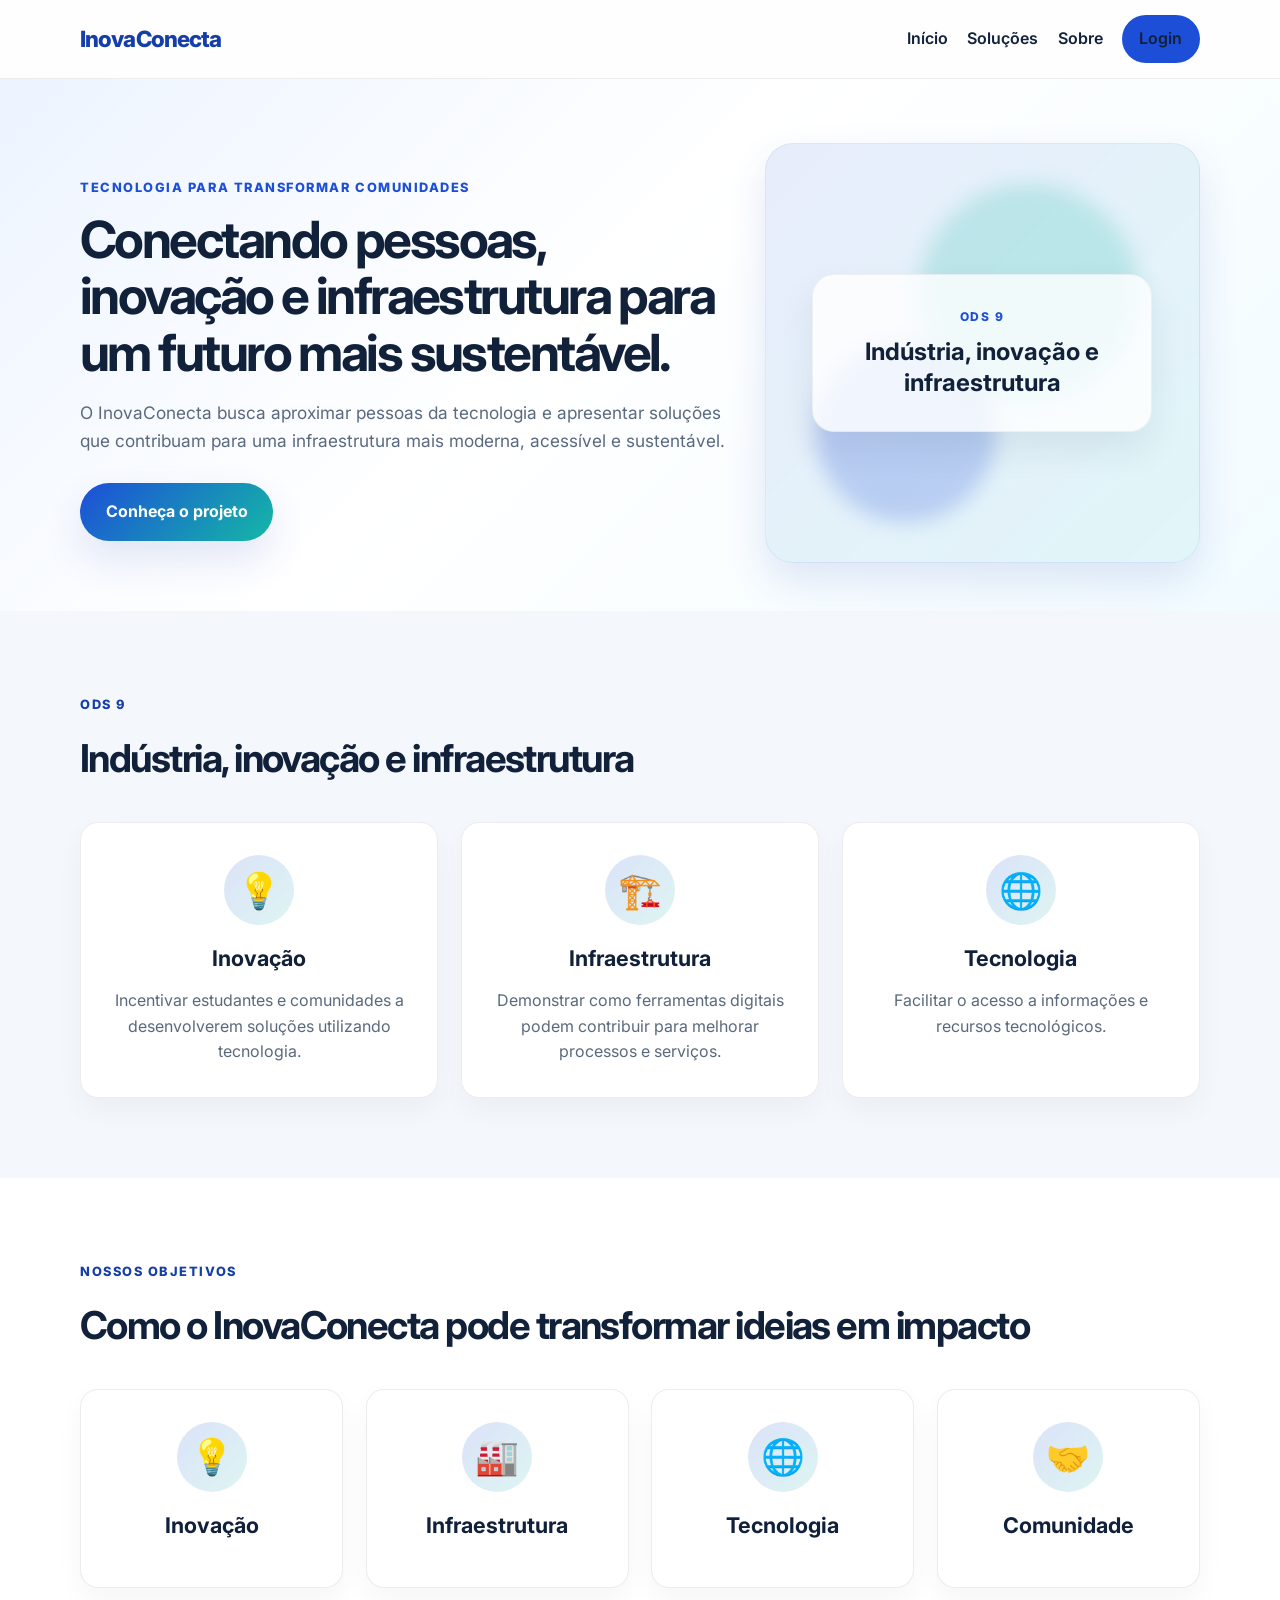
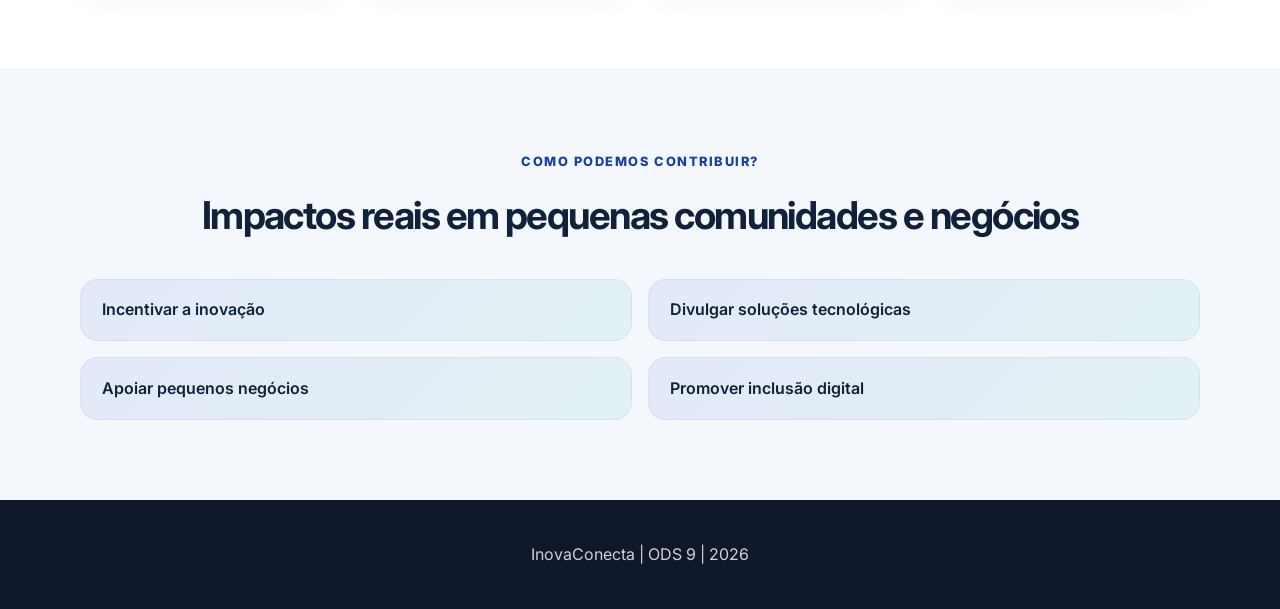
==== index.html @ 1dd68cf2 "Add files via upload" ====
<!DOCTYPE html>
<html lang="pt-BR">
  <head>
    <meta charset="UTF-8" />
    <meta name="viewport" content="width=device-width, initial-scale=1.0" />
    <title>InovaConecta | ODS 9</title>
    <meta
      name="description"
      content="InovaConecta conecta inovação, tecnologia e infraestrutura para transformar comunidades."
    />
    <link rel="preconnect" href="https://fonts.googleapis.com" />
    <link rel="preconnect" href="https://fonts.gstatic.com" crossorigin />
    <link
      href="https://fonts.googleapis.com/css2?family=Inter:wght@400;500;600;700;800&display=swap"
      rel="stylesheet"
    />
    <link rel="stylesheet" href="styles.css" />
  </head>
  <body data-page="home">
    <header class="site-header">
      <div class="container nav-wrap">
        <a href="index.html" class="logo">InovaConecta</a>
        <nav class="main-nav" aria-label="Menu principal">
          <a href="index.html">Início</a>
          <a href="solucoes.html">Soluções</a>
          <a href="sobre.html">Sobre</a>
          <a href="login.html" class="btn btn-small">Login</a>
        </nav>
      </div>
    </header>

    <main>
      <section class="hero">
        <div class="container hero-content">
          <div class="hero-text">
            <p class="eyebrow">Tecnologia para transformar comunidades</p>
            <h1>Conectando pessoas, inovação e infraestrutura para um futuro mais sustentável.</h1>
            <p class="intro">
              O InovaConecta busca aproximar pessoas da tecnologia e apresentar soluções que contribuam para uma infraestrutura mais moderna, acessível e sustentável.
            </p>
            <a href="#objetivos" class="btn btn-primary" id="btnConheca">Conheça o projeto</a>
          </div>
          <div class="hero-card">
            <div class="circle circle-one"></div>
            <div class="circle circle-two"></div>
            <div class="mini-panel">
              <span class="panel-label">ODS 9</span>
              <strong>Indústria, inovação e infraestrutura</strong>
            </div>
          </div>
        </div>
      </section>

      <section class="section" id="ods9">
        <div class="container">
          <div class="section-heading">
            <span class="eyebrow dark">ODS 9</span>
            <h2>Indústria, inovação e infraestrutura</h2>
          </div>

          <div class="card-grid triple">
            <article class="info-card">
              <div class="icon">💡</div>
              <h3>Inovação</h3>
              <p>
                Incentivar estudantes e comunidades a desenvolverem soluções utilizando tecnologia.
              </p>
            </article>

            <article class="info-card">
              <div class="icon">🏗️</div>
              <h3>Infraestrutura</h3>
              <p>
                Demonstrar como ferramentas digitais podem contribuir para melhorar processos e serviços.
              </p>
            </article>

            <article class="info-card">
              <div class="icon">🌐</div>
              <h3>Tecnologia</h3>
              <p>
                Facilitar o acesso a informações e recursos tecnológicos.
              </p>
            </article>
          </div>
        </div>
      </section>

      <section class="section alt" id="objetivos">
        <div class="container">
          <div class="section-heading">
            <span class="eyebrow dark">Nossos objetivos</span>
            <h2>Como o InovaConecta pode transformar ideias em impacto</h2>
          </div>

          <div class="card-grid four">
            <article class="feature-card">
              <div class="icon">💡</div>
              <h3>Inovação</h3>
            </article>
            <article class="feature-card">
              <div class="icon">🏭</div>
              <h3>Infraestrutura</h3>
            </article>
            <article class="feature-card">
              <div class="icon">🌐</div>
              <h3>Tecnologia</h3>
            </article>
            <article class="feature-card">
              <div class="icon">🤝</div>
              <h3>Comunidade</h3>
            </article>
          </div>
        </div>
      </section>

      <section class="section contribute">
        <div class="container narrow">
          <div class="section-heading center">
            <span class="eyebrow dark">Como podemos contribuir?</span>
            <h2>Impactos reais em pequenas comunidades e negócios</h2>
          </div>

          <ul class="contribute-list">
            <li>Incentivar a inovação</li>
            <li>Divulgar soluções tecnológicas</li>
            <li>Apoiar pequenos negócios</li>
            <li>Promover inclusão digital</li>
          </ul>
        </div>
      </section>
    </main>

    <footer class="site-footer">
      <div class="container footer-content">
        <p>InovaConecta | ODS 9 | 2026</p>
      </div>
    </footer>

    <script src="script.js"></script>
  </body>
</html>
---- styles.css ----
:root {
  --bg: #f4f7fb;
  --bg-strong: #eef4ff;
  --surface: #ffffff;
  --surface-alt: #ecf5ff;
  --primary: #1d4ed8;
  --primary-dark: #163ea8;
  --secondary: #14b8a6;
  --accent: #f59e0b;
  --text: #11213a;
  --muted: #5a697d;
  --border: rgba(17, 33, 58, 0.08);
  --shadow: 0 18px 40px rgba(30, 64, 175, 0.12);
  --radius-lg: 28px;
  --radius-md: 18px;
  --radius-sm: 12px;
}

* {
  box-sizing: border-box;
}

html {
  scroll-behavior: smooth;
}

body {
  margin: 0;
  font-family: 'Inter', sans-serif;
  background: var(--bg);
  color: var(--text);
  line-height: 1.6;
}

a {
  color: inherit;
  text-decoration: none;
}

img {
  max-width: 100%;
  display: block;
}

button,
input,
select,
textarea {
  font: inherit;
}

.container {
  width: min(1120px, calc(100% - 2rem));
  margin: 0 auto;
}

.site-header {
  position: sticky;
  top: 0;
  z-index: 40;
  background: rgba(255, 255, 255, 0.85);
  backdrop-filter: blur(14px);
  border-bottom: 1px solid var(--border);
}

.nav-wrap {
  display: flex;
  align-items: center;
  justify-content: space-between;
  min-height: 78px;
  gap: 1rem;
}

.logo {
  font-size: 1.4rem;
  font-weight: 800;
  letter-spacing: -0.04em;
  color: var(--primary-dark);
}

.main-nav {
  display: flex;
  align-items: center;
  gap: 1.2rem;
  flex-wrap: wrap;
}

.main-nav a {
  color: var(--text);
  font-weight: 600;
  transition: color 0.2s ease;
}

.main-nav a:hover,
.main-nav a:focus-visible {
  color: var(--primary);
}

.btn {
  display: inline-flex;
  align-items: center;
  justify-content: center;
  border: none;
  border-radius: 999px;
  font-weight: 700;
  cursor: pointer;
  transition: transform 0.2s ease, box-shadow 0.2s ease, background 0.2s ease;
}

.btn:hover {
  transform: translateY(-2px);
}

.btn-small {
  padding: 0.7rem 1.1rem;
  background: var(--primary);
  color: #fff;
}

.btn-primary {
  background: linear-gradient(135deg, var(--primary), var(--secondary));
  color: #fff;
  padding: 1rem 1.6rem;
  box-shadow: var(--shadow);
}

.btn-block {
  width: 100%;
  padding: 0.9rem 1.1rem;
}

.hero {
  background: linear-gradient(135deg, #edf4ff 0%, #ffffff 45%, #f1fbff 100%);
  padding: 4rem 0 3rem;
}

.hero-content {
  display: grid;
  grid-template-columns: 1.2fr 0.8fr;
  align-items: center;
  gap: 2rem;
}

.eyebrow {
  display: inline-block;
  margin-bottom: 0.8rem;
  font-size: 0.8rem;
  font-weight: 800;
  letter-spacing: 0.12em;
  text-transform: uppercase;
  color: var(--primary);
}

.eyebrow.dark {
  color: var(--primary-dark);
}

.hero-text h1 {
  margin: 0;
  font-size: clamp(2.3rem, 4vw, 4.5rem);
  line-height: 1.1;
  letter-spacing: -0.05em;
}

.intro {
  margin: 1.2rem 0 1.8rem;
  max-width: 650px;
  font-size: 1.08rem;
  color: var(--muted);
}

.hero-card {
  position: relative;
  min-height: 420px;
  display: flex;
  align-items: center;
  justify-content: center;
  background: linear-gradient(135deg, rgba(29, 78, 216, 0.1), rgba(20, 184, 166, 0.08));
  border: 1px solid rgba(29, 78, 216, 0.08);
  border-radius: var(--radius-lg);
  overflow: hidden;
  box-shadow: var(--shadow);
}

.circle {
  position: absolute;
  border-radius: 50%;
  filter: blur(10px);
}

.circle-one {
  width: 220px;
  height: 220px;
  background: rgba(20, 184, 166, 0.2);
  top: 40px;
  right: 60px;
}

.circle-two {
  width: 180px;
  height: 180px;
  background: rgba(29, 78, 216, 0.22);
  bottom: 40px;
  left: 50px;
}

.mini-panel {
  position: relative;
  z-index: 1;
  background: rgba(255, 255, 255, 0.8);
  border: 1px solid rgba(17, 33, 58, 0.06);
  border-radius: 22px;
  padding: 2rem 1.6rem;
  box-shadow: 0 18px 36px rgba(17, 33, 58, 0.08);
  width: min(85%, 340px);
  text-align: center;
}

.panel-label {
  display: block;
  margin-bottom: 0.6rem;
  font-size: 0.75rem;
  letter-spacing: 0.14em;
  text-transform: uppercase;
  color: var(--primary);
  font-weight: 800;
}

.mini-panel strong {
  font-size: 1.5rem;
  line-height: 1.3;
}

.section {
  padding: 5rem 0;
}

.section.alt {
  background: var(--surface);
}

.section-heading {
  margin-bottom: 2rem;
}

.section-heading.center {
  text-align: center;
}

.section-heading h2 {
  margin: 0;
  font-size: clamp(2rem, 3vw, 3rem);
  letter-spacing: -0.04em;
}

.card-grid {
  display: grid;
  gap: 1.4rem;
}

.card-grid.triple {
  grid-template-columns: repeat(3, minmax(0, 1fr));
}

.card-grid.four {
  grid-template-columns: repeat(4, minmax(0, 1fr));
}

.info-card,
.feature-card,
.solution-card,
.about-block,
.idea-item {
  background: var(--surface);
  border: 1px solid var(--border);
  border-radius: var(--radius-md);
  box-shadow: 0 12px 28px rgba(17, 33, 58, 0.04);
}

.info-card,
.feature-card {
  padding: 2rem 1.4rem;
  text-align: center;
}

.icon {
  display: inline-flex;
  align-items: center;
  justify-content: center;
  width: 70px;
  height: 70px;
  border-radius: 50%;
  background: linear-gradient(135deg, rgba(29, 78, 216, 0.16), rgba(20, 184, 166, 0.14));
  font-size: 2.2rem;
  margin-bottom: 1rem;
}

.info-card h3,
.feature-card h3,
.solution-card h3,
.about-block h2,
.ideas-list-wrap h3 {
  margin: 0 0 0.8rem;
  font-size: 1.35rem;
}

.info-card p,
.solution-card p,
.about-block p,
.idea-item p,
.idea-item small {
  margin: 0;
  color: var(--muted);
}

.contribute-list {
  list-style: none;
  display: grid;
  grid-template-columns: repeat(2, minmax(0, 1fr));
  gap: 1rem;
  margin: 0;
  padding: 0;
}

.contribute-list li {
  background: linear-gradient(135deg, rgba(29, 78, 216, 0.08), rgba(20, 184, 166, 0.08));
  border: 1px solid rgba(29, 78, 216, 0.08);
  border-radius: var(--radius-md);
  padding: 1.1rem 1.3rem;
  font-weight: 600;
  color: var(--text);
}

.page-banner {
  padding: 4rem 0 2rem;
  background: linear-gradient(180deg, #eef4ff, #f8fbff);
  border-bottom: 1px solid var(--border);
}

.page-banner h1 {
  margin: 0;
  font-size: clamp(2.1rem, 3vw, 3.4rem);
  letter-spacing: -0.05em;
}

.solutions-grid {
  display: grid;
  grid-template-columns: repeat(3, minmax(0, 1fr));
  gap: 1.4rem;
}

.solution-card {
  padding: 1.6rem;
}

.solution-card .tag {
  display: inline-block;
  margin-bottom: 0.9rem;
  padding: 0.38rem 0.7rem;
  border-radius: 999px;
  background: rgba(29, 78, 216, 0.08);
  color: var(--primary);
  font-size: 0.75rem;
  font-weight: 700;
  text-transform: uppercase;
  letter-spacing: 0.05em;
}

.solution-card .btn {
  margin-top: 1.2rem;
  padding: 0.8rem 1.1rem;
}

.content-grid {
  display: grid;
  grid-template-columns: repeat(2, minmax(0, 1fr));
  gap: 1.4rem;
}

.about-block {
  padding: 1.6rem;
}

.audience-list {
  margin: 0;
  padding-left: 1rem;
  list-style: none;
  color: var(--text);
  font-weight: 600;
}

.audience-list li {
  margin-bottom: 0.7rem;
}

.form-container {
  display: grid;
  grid-template-columns: 1.1fr 0.9fr;
  gap: 1.5rem;
  align-items: start;
}

.idea-form,
.auth-form {
  display: grid;
  gap: 1rem;
}

.input-group {
  display: grid;
  gap: 0.45rem;
}

.label,
.input-group label {
  font-weight: 600;
}

.input-group input,
.input-group select,
.input-group textarea {
  width: 100%;
  border: 1px solid rgba(17, 33, 58, 0.12);
  border-radius: var(--radius-sm);
  background: #fff;
  padding: 0.9rem 1rem;
  color: var(--text);
}

.input-group input:focus,
.input-group select:focus,
.input-group textarea:focus {
  outline: 2px solid rgba(29, 78, 216, 0.2);
  border-color: rgba(29, 78, 216, 0.38);
}

.ideas-list-wrap {
  background: var(--surface);
  border: 1px solid var(--border);
  border-radius: var(--radius-lg);
  padding: 1.3rem;
}

.ideas-list {
  display: grid;
  gap: 0.9rem;
  margin-top: 1rem;
}

.idea-item {
  padding: 1rem 1.1rem;
}

.idea-item strong {
  display: block;
  margin-bottom: 0.2rem;
}

.idea-item .tag-mini {
  display: inline-block;
  margin-top: 0.5rem;
  background: rgba(20, 184, 166, 0.12);
  color: #0b756b;
  border-radius: 999px;
  padding: 0.25rem 0.65rem;
  font-size: 0.72rem;
  font-weight: 700;
}

.auth-section {
  padding: 4rem 0;
}

.auth-container {
  display: flex;
  justify-content: center;
}

.auth-card {
  width: min(100%, 540px);
  background: var(--surface);
  border: 1px solid var(--border);
  border-radius: var(--radius-lg);
  box-shadow: var(--shadow);
  overflow: hidden;
}

.auth-tabs {
  display: grid;
  grid-template-columns: repeat(2, 1fr);
  background: #edf3ff;
}

.tab-btn {
  border: none;
  background: transparent;
  padding: 1.1rem;
  font-weight: 700;
  color: var(--muted);
  cursor: pointer;
}

.tab-btn.active {
  background: #fff;
  color: var(--primary-dark);
}

.auth-panel {
  display: none;
  padding: 1.6rem;
}

.auth-panel.active {
  display: block;
}

.auth-panel h1,
.auth-panel h2 {
  margin: 0 0 1.2rem;
  text-align: center;
  letter-spacing: -0.04em;
}

.helper-text {
  margin: 0.8rem 0 0;
  text-align: center;
  color: var(--muted);
}

.helper-text a,
.switch-form {
  color: var(--primary);
  font-weight: 700;
}

.radio-group {
  margin-top: 0.3rem;
}

.radio-options {
  display: grid;
  gap: 0.5rem;
}

.radio-options label {
  display: flex;
  align-items: center;
  gap: 0.55rem;
  font-weight: 500;
}

.site-footer {
  background: #0f172a;
  color: rgba(255, 255, 255, 0.8);
  padding: 1.6rem 0;
}

.footer-content {
  text-align: center;
}

.empty-state {
  padding: 1rem;
  border-radius: var(--radius-sm);
  background: rgba(17, 33, 58, 0.03);
  border: 1px dashed rgba(17, 33, 58, 0.12);
  color: var(--muted);
  text-align: center;
}

@media (max-width: 900px) {
  .hero-content,
  .card-grid.triple,
  .card-grid.four,
  .content-grid,
  .form-container,
  .solutions-grid {
    grid-template-columns: 1fr 1fr;
  }

  .hero-content {
    grid-template-columns: 1fr;
  }

  .hero-card {
    min-height: 300px;
  }
}

@media (max-width: 640px) {
  .main-nav {
    justify-content: center;
  }

  .card-grid.triple,
  .card-grid.four,
  .content-grid,
  .form-container,
  .solutions-grid,
  .contribute-list {
    grid-template-columns: 1fr;
  }

  .site-header {
    position: static;
  }

  .nav-wrap {
    flex-direction: column;
    padding: 1rem 0;
  }

  .hero {
    padding-top: 2.5rem;
  }
}
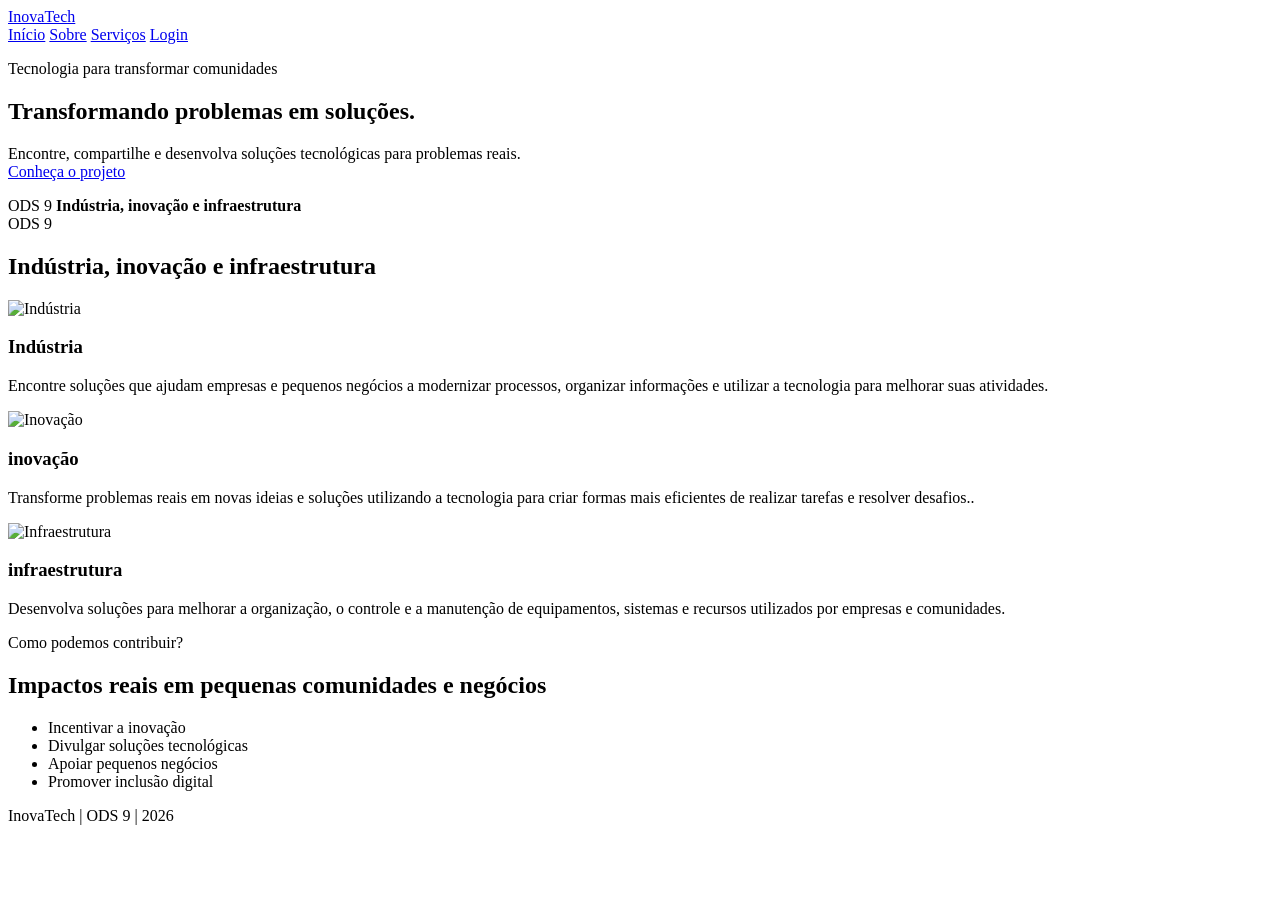
==== commit b4e705cb: "Add files via upload" ====
--- a/index.html
+++ b/index.html
@@ -3,28 +3,25 @@
   <head>
     <meta charset="UTF-8" />
     <meta name="viewport" content="width=device-width, initial-scale=1.0" />
-    <title>InovaConecta | ODS 9</title>
-    <meta
-      name="description"
-      content="InovaConecta conecta inovação, tecnologia e infraestrutura para transformar comunidades."
-    />
+    <title>InovaTech | ODS 9</title>
+    <meta name="description" content="InovaTech conecta inovação, tecnologia e infraestrutura para transformar comunidades." />
     <link rel="preconnect" href="https://fonts.googleapis.com" />
     <link rel="preconnect" href="https://fonts.gstatic.com" crossorigin />
-    <link
-      href="https://fonts.googleapis.com/css2?family=Inter:wght@400;500;600;700;800&display=swap"
-      rel="stylesheet"
-    />
-    <link rel="stylesheet" href="styles.css" />
+    <link href="https://fonts.googleapis.com/css2?family=Inter:wght@400;500;600;700;800&display=swap" rel="stylesheet"/>
+    <link rel="stylesheet" href="styles/style.css" />
+    <link rel="stylesheet" href="styles/mobile.css" />
   </head>
   <body data-page="home">
     <header class="site-header">
       <div class="container nav-wrap">
-        <a href="index.html" class="logo">InovaConecta</a>
+        <a href="index.html" class="logo">
+          <span>InovaTech</span>
+        </a>
         <nav class="main-nav" aria-label="Menu principal">
           <a href="index.html">Início</a>
-          <a href="solucoes.html">Soluções</a>
           <a href="sobre.html">Sobre</a>
-          <a href="login.html" class="btn btn-small">Login</a>
+          <a href="servicos.html">Serviços</a>
+          <a href="login.html" class="btn btn-login">Login</a>
         </nav>
       </div>
     </header>
@@ -34,11 +31,10 @@
         <div class="container hero-content">
           <div class="hero-text">
             <p class="eyebrow">Tecnologia para transformar comunidades</p>
-            <h1>Conectando pessoas, inovação e infraestrutura para um futuro mais sustentável.</h1>
+            <h1>Transformando problemas em soluções.</h1>
             <p class="intro">
-              O InovaConecta busca aproximar pessoas da tecnologia e apresentar soluções que contribuam para uma infraestrutura mais moderna, acessível e sustentável.
-            </p>
-            <a href="#objetivos" class="btn btn-primary" id="btnConheca">Conheça o projeto</a>
+              Encontre, compartilhe e desenvolva soluções tecnológicas para problemas reais.<br>
+            <a href="#ods9" class="btn btn-primary" id="btnConheca">Conheça o projeto</a>
           </div>
           <div class="hero-card">
             <div class="circle circle-one"></div>
@@ -60,55 +56,31 @@
 
           <div class="card-grid triple">
             <article class="info-card">
-              <div class="icon">💡</div>
-              <h3>Inovação</h3>
+              <img class="info-image" src="images/IndustriaImage.jpg" alt="Indústria" />
+              <h3>Indústria</h3>
               <p>
-                Incentivar estudantes e comunidades a desenvolverem soluções utilizando tecnologia.
+                Encontre soluções que ajudam empresas e pequenos
+                 negócios a modernizar processos, organizar informações
+                  e utilizar a tecnologia para melhorar suas atividades.
               </p>
             </article>
 
             <article class="info-card">
-              <div class="icon">🏗️</div>
-              <h3>Infraestrutura</h3>
+              <img class="info-image" src="images/InovaçaoImage.jpg" alt="Inovação" />
+              <h3>inovação</h3>
               <p>
-                Demonstrar como ferramentas digitais podem contribuir para melhorar processos e serviços.
+                Transforme problemas reais em novas ideias e soluções
+                 utilizando a tecnologia para criar formas mais eficientes de realizar tarefas e resolver desafios..
               </p>
             </article>
 
             <article class="info-card">
-              <div class="icon">🌐</div>
-              <h3>Tecnologia</h3>
+              <img class="info-image" src="images/infraestruturaImage.jpg" alt="Infraestrutura" />
+              <h3>infraestrutura</h3>
               <p>
-                Facilitar o acesso a informações e recursos tecnológicos.
+                Desenvolva soluções para melhorar a organização,
+                 o controle e a manutenção de equipamentos, sistemas e recursos utilizados por empresas e comunidades.
               </p>
-            </article>
-          </div>
-        </div>
-      </section>
-
-      <section class="section alt" id="objetivos">
-        <div class="container">
-          <div class="section-heading">
-            <span class="eyebrow dark">Nossos objetivos</span>
-            <h2>Como o InovaConecta pode transformar ideias em impacto</h2>
-          </div>
-
-          <div class="card-grid four">
-            <article class="feature-card">
-              <div class="icon">💡</div>
-              <h3>Inovação</h3>
-            </article>
-            <article class="feature-card">
-              <div class="icon">🏭</div>
-              <h3>Infraestrutura</h3>
-            </article>
-            <article class="feature-card">
-              <div class="icon">🌐</div>
-              <h3>Tecnologia</h3>
-            </article>
-            <article class="feature-card">
-              <div class="icon">🤝</div>
-              <h3>Comunidade</h3>
             </article>
           </div>
         </div>
@@ -133,10 +105,10 @@
 
     <footer class="site-footer">
       <div class="container footer-content">
-        <p>InovaConecta | ODS 9 | 2026</p>
+        <p>InovaTech | ODS 9 | 2026</p>
       </div>
     </footer>
 
-    <script src="script.js"></script>
+    <script src="scripts/script.js"></script>
   </body>
 </html>
